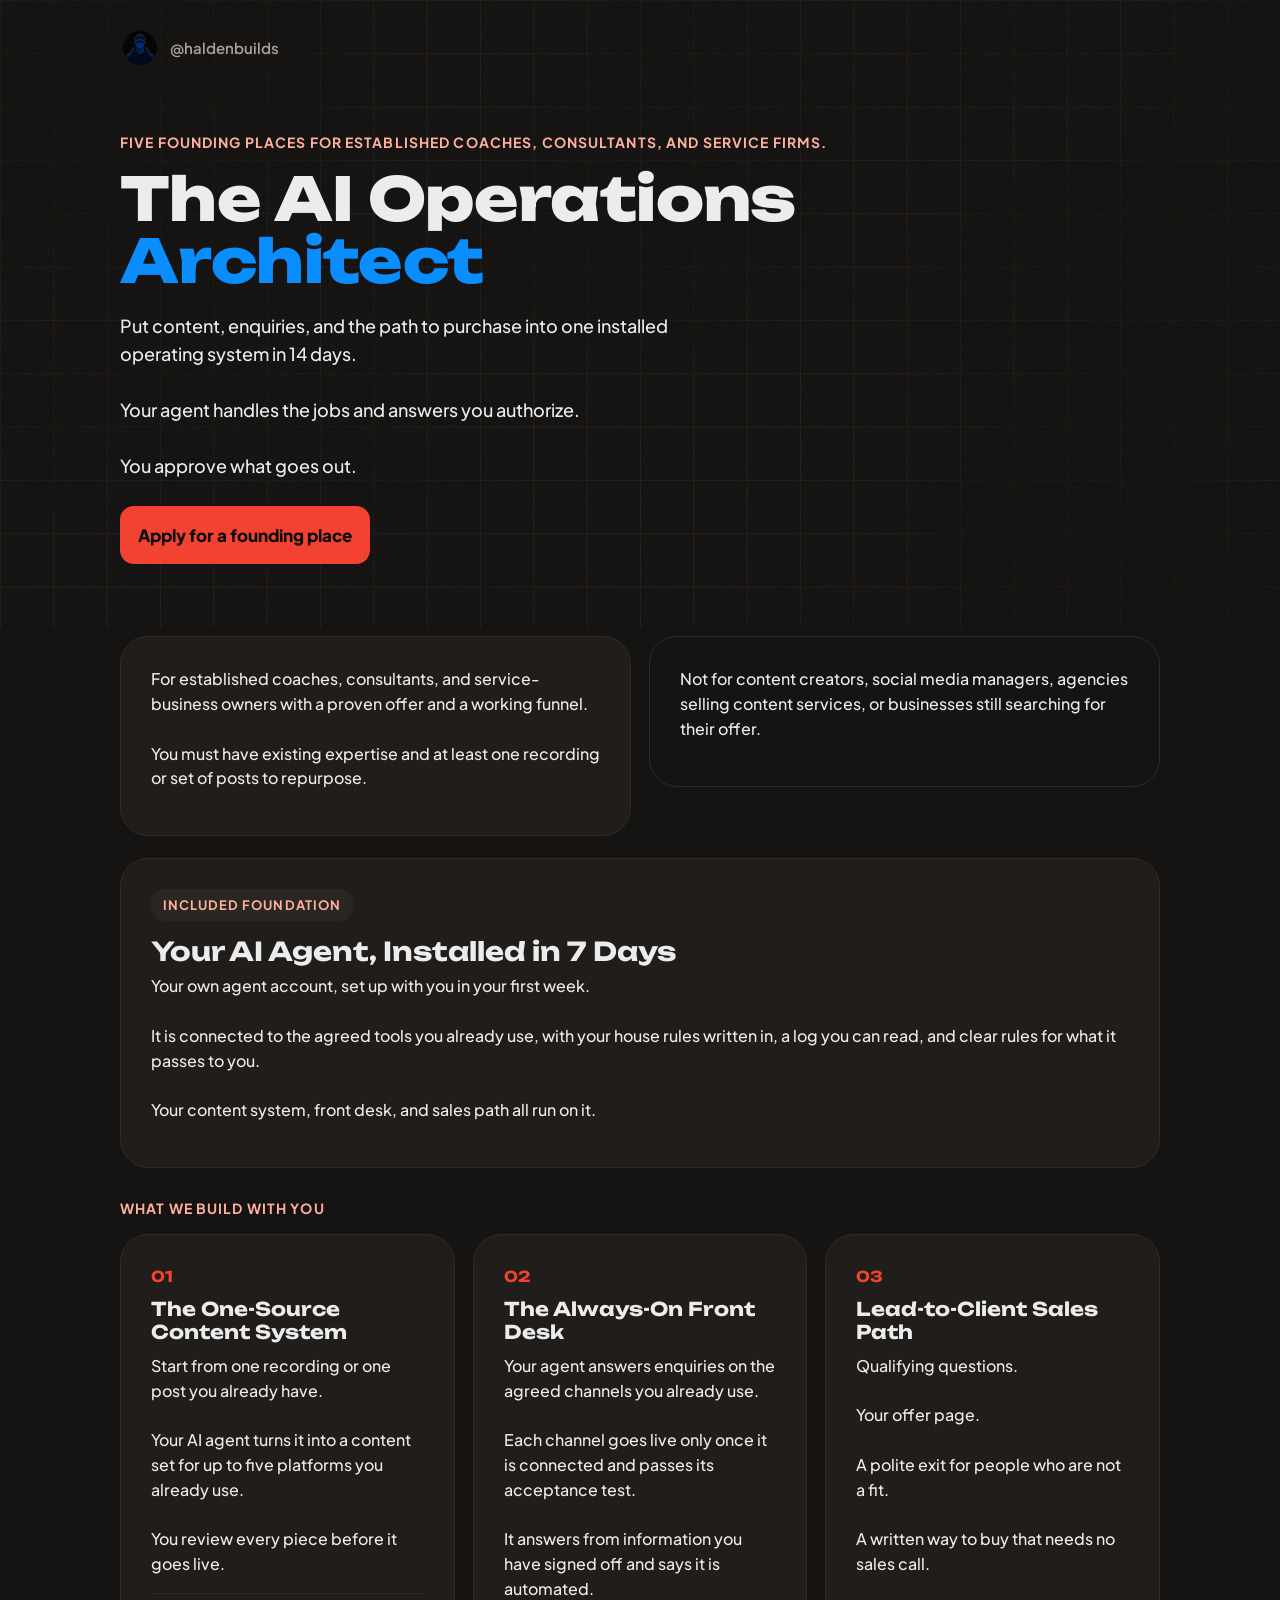
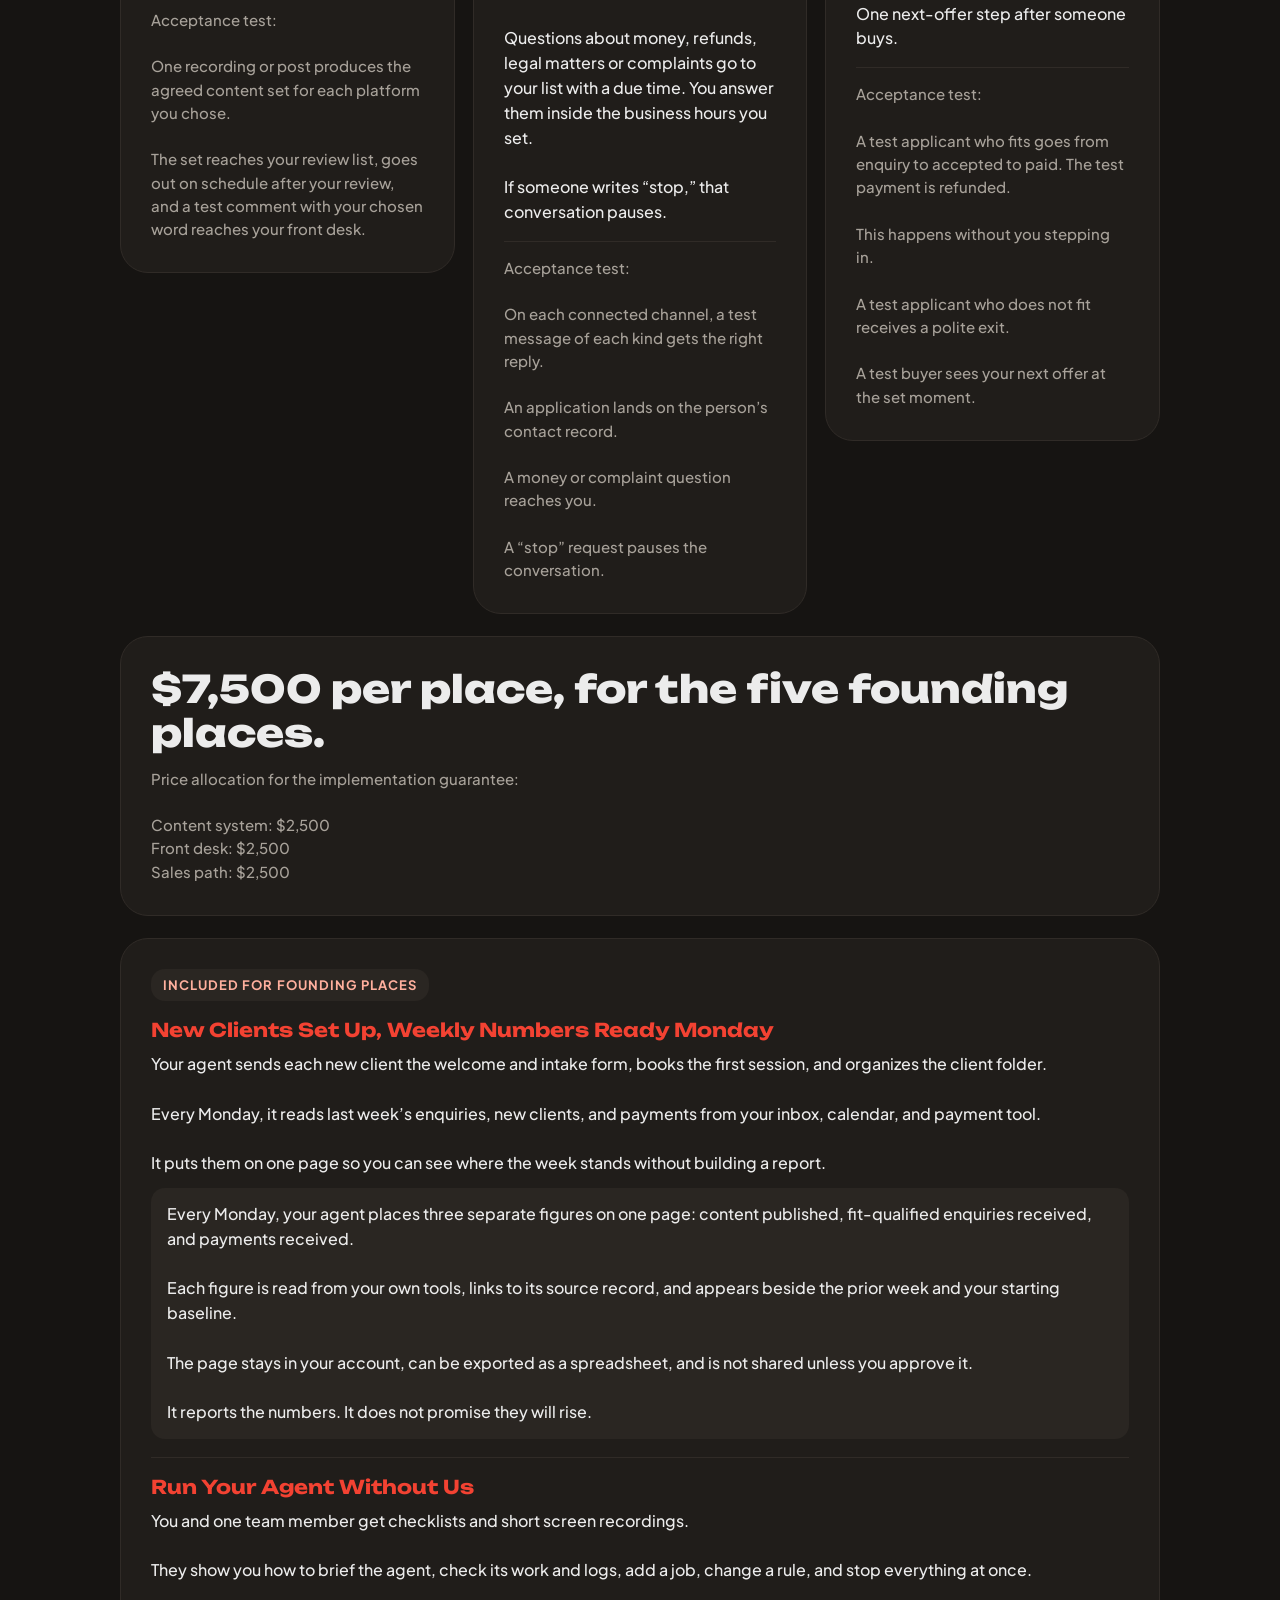
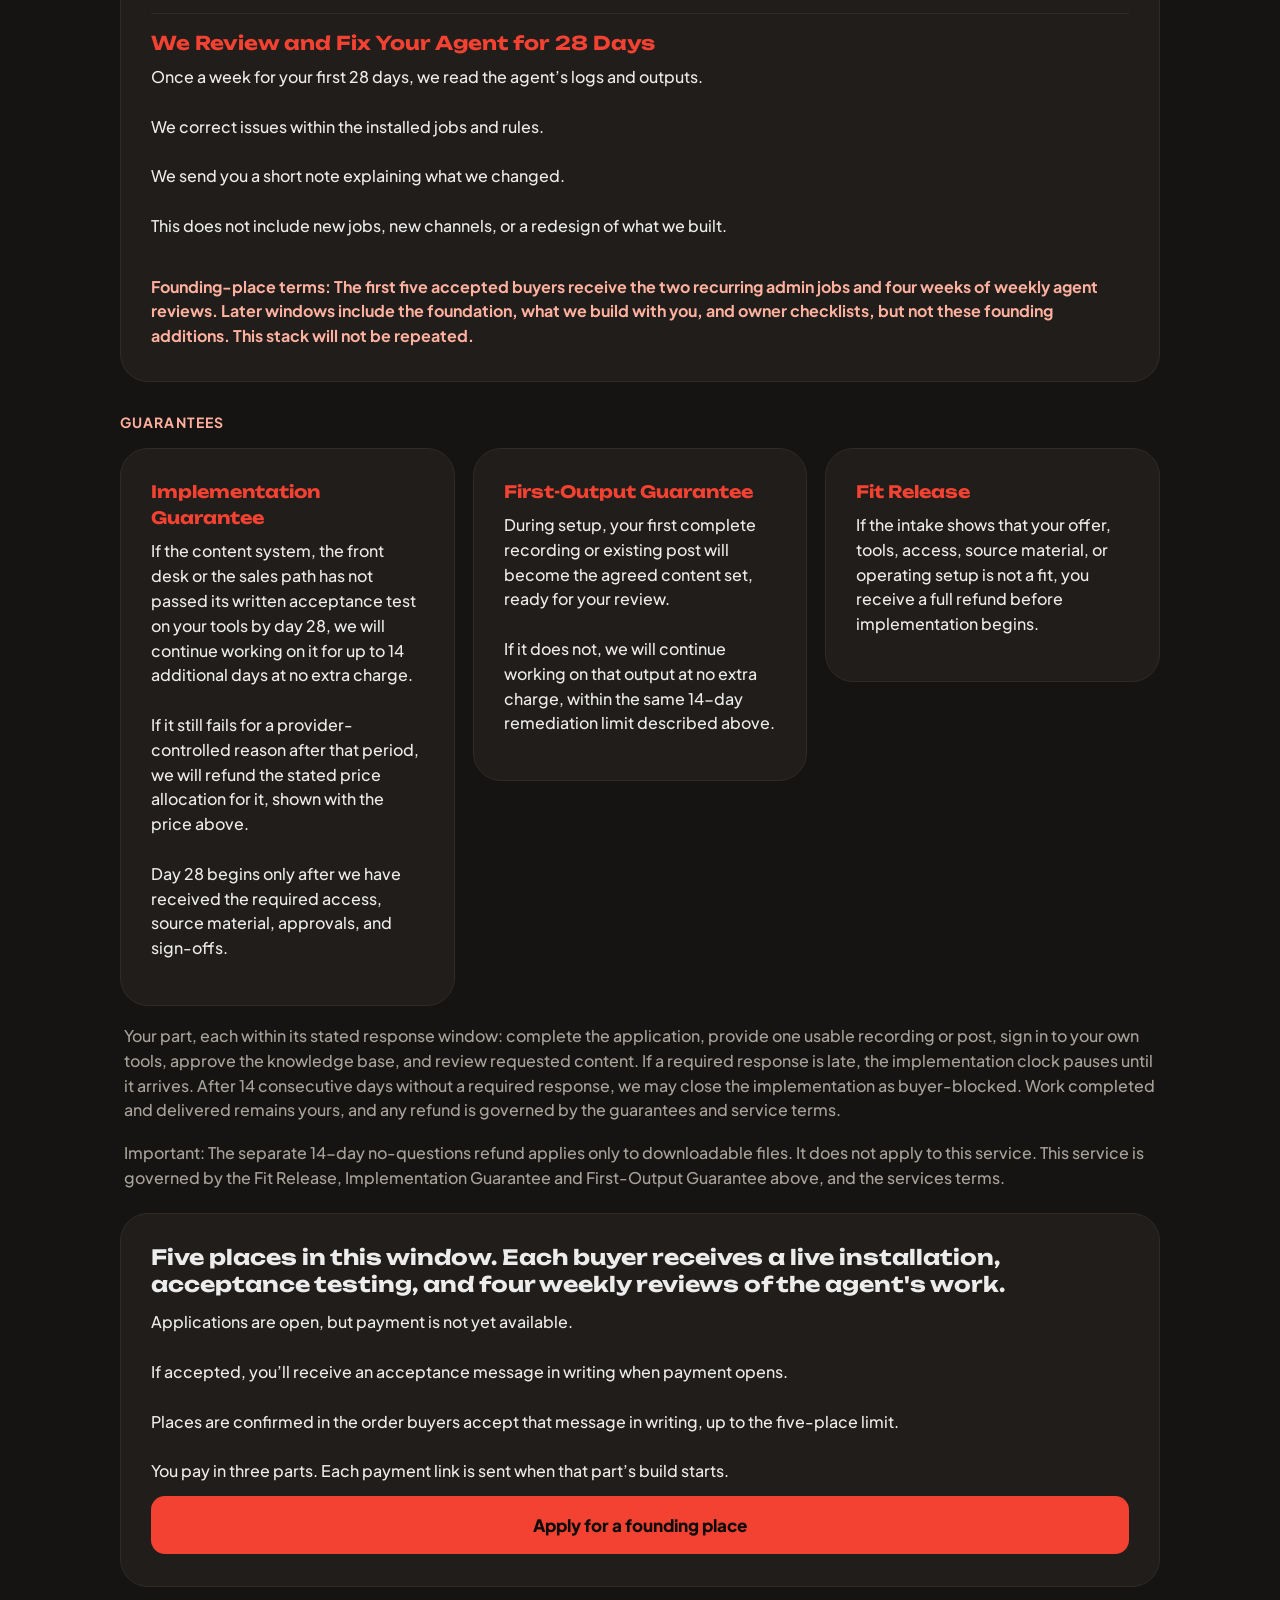
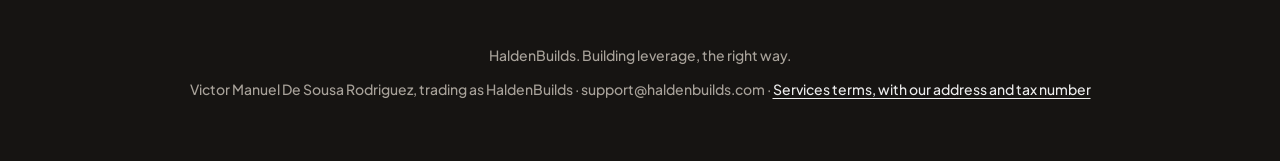
==== architect-y3nbwjnwsmfk/index.html @ 43f66259 "The AI Operations Architect: offer page only (private, noindex; payment held; no place page), JI-596" ====
<!doctype html>
<html lang="en">
<head>
<meta charset="utf-8">
<meta name="viewport" content="width=device-width, initial-scale=1">
<meta name="robots" content="noindex, nofollow">
<meta name="hb-build" content="release">
<title data-sid="A-01">The AI Operations Architect</title>
<meta name="description" content="Put content, enquiries, and the path to purchase into one installed operating system in 14 days. Your agent handles the jobs and answers you authorize. You approve what goes out." data-sid="A-02">
<meta property="og:title" content="The AI Operations Architect" data-sid="A-01">
<meta property="og:description" content="Put content, enquiries, and the path to purchase into one installed operating system in 14 days. Your agent handles the jobs and answers you authorize. You approve what goes out." data-sid="A-02">
<meta name="theme-color" content="#161412">
<link rel="stylesheet" href="assets/site.css">

<script src="assets/apply.js" defer></script>
</head>
<body>
<header class="hero"><div class="wrap">
  <div class="who"><img src="assets/haldenbuilds.png" alt="" width="40" height="40"><span data-sid="X-WHO">@haldenbuilds</span></div>
  <p class="eyebrow" data-sid="A-41">Five founding places for established coaches, consultants, and service firms.</p>
  <h1 data-sid="A-01">The AI Operations <span class="a3">Architect</span></h1>
  <p class="lead" data-sid="A-02">Put content, enquiries, and the path to purchase into one installed operating system in 14 days.<br>
<br>
Your agent handles the jobs and answers you authorize.<br>
<br>
You approve what goes out.</p>
  <a class="btn" id="apply-hero" href="https://tally.so/r/5XKLxP" rel="noopener noreferrer" data-closes="" data-sid="A-39">Apply for a founding place</a>
</div></header>
<main><div class="wrap">

  <section class="grid2" id="fit">
    <div class="plate"><p data-sid="A-03">For established coaches, consultants, and service-business owners with a proven offer and a working funnel.<br>
<br>
You must have existing expertise and at least one recording or set of posts to repurpose.</p></div>
    <div class="plate plate-quiet"><p data-sid="A-04">Not for content creators, social media managers, agencies selling content services, or businesses still searching for their offer.</p></div>
  </section>

  <section class="plate" id="foundation">
    <span class="chip" data-sid="A-05">Included foundation</span>
    <h2 data-sid="A-06">Your AI Agent, Installed in 7 Days</h2>
    <p data-sid="A-07">Your own agent account, set up with you in your first week.<br>
<br>
It is connected to the agreed tools you already use, with your house rules written in, a log you can read, and clear rules for what it passes to you.<br>
<br>
Your content system, front desk, and sales path all run on it.</p>
  </section>

  <section id="builds">
    <p class="label" data-sid="A-08">What we build with you</p>
    <div class="grid3 builds">
      <article class="plate">
        <h3 data-sid="A-09">The One-Source Content System</h3>
        <p data-sid="A-10">Start from one recording or one post you already have.<br>
<br>
Your AI agent turns it into a content set for up to five platforms you already use.<br>
<br>
You review every piece before it goes live.</p>
        <p class="test" data-sid="A-11">Acceptance test:<br>
<br>
One recording or post produces the agreed content set for each platform you chose.<br>
<br>
The set reaches your review list, goes out on schedule after your review, and a test comment with your chosen word reaches your front desk.</p>
      </article>
      <article class="plate">
        <h3 data-sid="A-12">The Always-On Front Desk</h3>
        <p data-sid="A-13">Your agent answers enquiries on the agreed channels you already use.<br>
<br>
Each channel goes live only once it is connected and passes its acceptance test.<br>
<br>
It answers from information you have signed off and says it is automated.<br>
<br>
Questions about money, refunds, legal matters or complaints go to your list with a due time. You answer them inside the business hours you set.<br>
<br>
If someone writes “stop,” that conversation pauses.</p>
        <p class="test" data-sid="A-14">Acceptance test:<br>
<br>
On each connected channel, a test message of each kind gets the right reply.<br>
<br>
An application lands on the person’s contact record.<br>
<br>
A money or complaint question reaches you.<br>
<br>
A “stop” request pauses the conversation.</p>
      </article>
      <article class="plate">
        <h3 data-sid="A-15">Lead-to-Client Sales Path</h3>
        <p data-sid="A-16">Qualifying questions.<br>
<br>
Your offer page.<br>
<br>
A polite exit for people who are not a fit.<br>
<br>
A written way to buy that needs no sales call.<br>
<br>
One next-offer step after someone buys.</p>
        <p class="test" data-sid="A-17">Acceptance test:<br>
<br>
A test applicant who fits goes from enquiry to accepted to paid. The test payment is refunded.<br>
<br>
This happens without you stepping in.<br>
<br>
A test applicant who does not fit receives a polite exit.<br>
<br>
A test buyer sees your next offer at the set moment.</p>
      </article>
    </div>
  </section>

  <section class="plate price" id="price">
    <p class="price-line" data-sid="A-18"><span class="fill" data-fill="currency">$</span>7,500 per place, for the five founding places.</p>
    <p class="note" data-sid="A-40">Price allocation for the implementation guarantee:<br>
<br>
Content system: <span class="fill" data-fill="part">$2,500</span><br>
Front desk: <span class="fill" data-fill="part">$2,500</span><br>
Sales path: <span class="fill" data-fill="part">$2,500</span></p>
  </section>

  <section class="plate" id="founding">
    <span class="chip" data-sid="A-19">Included for founding places</span>
    <div class="bonus">
      <h3 data-sid="A-20">New Clients Set Up, Weekly Numbers Ready Monday</h3>
      <p data-sid="A-21">Your agent sends each new client the welcome and intake form, books the first session, and organizes the client folder.<br>
<br>
Every Monday, it reads last week’s enquiries, new clients, and payments from your inbox, calendar, and payment tool.<br>
<br>
It puts them on one page so you can see where the week stands without building a report.</p>
      <p class="monday" data-sid="A-38">Every Monday, your agent places three separate figures on one page: content published, fit-qualified enquiries received, and payments received.<br>
<br>
Each figure is read from your own tools, links to its source record, and appears beside the prior week and your starting baseline.<br>
<br>
The page stays in your account, can be exported as a spreadsheet, and is not shared unless you approve it.<br>
<br>
It reports the numbers. It does not promise they will rise.</p>
    </div>
    <div class="bonus">
      <h3 data-sid="A-22">Run Your Agent Without Us</h3>
      <p data-sid="A-23">You and one team member get checklists and short screen recordings.<br>
<br>
They show you how to brief the agent, check its work and logs, add a job, change a rule, and stop everything at once.</p>
    </div>
    <div class="bonus">
      <h3 data-sid="A-24">We Review and Fix Your Agent for 28 Days</h3>
      <p data-sid="A-25">Once a week for your first 28 days, we read the agent’s logs and outputs.<br>
<br>
We correct issues within the installed jobs and rules.<br>
<br>
We send you a short note explaining what we changed.<br>
<br>
This does not include new jobs, new channels, or a redesign of what we built.</p>
    </div>
    <p class="rule" data-sid="A-37">Founding-place terms: The first five accepted buyers receive the two recurring admin jobs and four weeks of weekly agent reviews. Later windows include the foundation, what we build with you, and owner checklists, but not these founding additions. This stack will not be repeated.</p>
  </section>

  <section id="guarantees">
    <p class="label" data-sid="A-26">Guarantees</p>
    <div class="grid3">
      <div class="plate"><span class="g-l" data-sid="A-27">Implementation Guarantee</span><p data-sid="A-28">If the content system, the front desk or the sales path has not passed its written acceptance test on your tools by day 28, we will continue working on it for up to 14 additional days at no extra charge.<br>
<br>
If it still fails for a provider-controlled reason after that period, we will refund the stated price allocation for it, shown with the price above.<br>
<br>
Day 28 begins only after we have received the required access, source material, approvals, and sign-offs.</p></div>
      <div class="plate"><span class="g-l" data-sid="A-29">First-Output Guarantee</span><p data-sid="A-30">During setup, your first complete recording or existing post will become the agreed content set, ready for your review.<br>
<br>
If it does not, we will continue working on that output at no extra charge, within the same 14-day remediation limit described above.</p></div>
      <div class="plate"><span class="g-l" data-sid="A-31">Fit Release</span><p data-sid="A-32">If the intake shows that your offer, tools, access, source material, or operating setup is not a fit, you receive a full refund before implementation begins.</p></div>
    </div>
    <p class="cond" data-sid="A-33">Your part, each within its stated response window: complete the application, provide one usable recording or post, sign in to your own tools, approve the knowledge base, and review requested content. If a required response is late, the implementation clock pauses until it arrives. After 14 consecutive days without a required response, we may close the implementation as buyer-blocked. Work completed and delivered remains yours, and any refund is governed by the guarantees and service terms.</p>
    <p class="cond" data-sid="A-34">Important: The separate 14-day no-questions refund applies only to downloadable files. It does not apply to this service. This service is governed by the Fit Release, Implementation Guarantee and First-Output Guarantee above, and the services terms.</p>
  </section>

  <section class="plate places" id="places">
    <p class="big" data-sid="A-35">Five places in this window. Each buyer receives a live installation, acceptance testing, and four weekly reviews of the agent&#x27;s work.</p>
    <p data-sid="C-05">Applications are open, but payment is not yet available.<br>
<br>
If accepted, you’ll receive an acceptance message in writing when payment opens.<br>
<br>
Places are confirmed in the order buyers accept that message in writing, up to the five-place limit.<br>
<br>
You pay in three parts. Each payment link is sent when that part’s build starts.</p>
    <a class="btn" id="apply-places" href="https://tally.so/r/5XKLxP" rel="noopener noreferrer" data-closes="" data-sid="A-39">Apply for a founding place</a>



  </section>

</div></main>
<footer><p data-sid="X-FOOT">HaldenBuilds. Building leverage, the right way.</p><p data-sid="X-SELLER">Victor Manuel De Sousa Rodriguez, trading as HaldenBuilds · support@haldenbuilds.com · <a href="https://haldenbuilds.github.io/architect-y3nbwjnwsmfk/terms/">Services terms, with our address and tax number</a></p></footer>
</body>
</html>
---- architect-y3nbwjnwsmfk/assets/site.css ----
/* The HaldenBuilds Architect pages. Same system as the FOUNDATIONS combo page (haldenbuilds.github.io/foundations/):
   the dark ramp from the brand token file, Unbounded for display, Plus Jakarta Sans for text, the lattice ground, raised
   plates, one blue word. No glow, no shadow, no gradient, no colour outside the tokens (check_site.py, gate "tokens"). */
@font-face { font-family: "Unbounded"; src: url("fonts/Unbounded-wght.ttf") format("truetype"); font-weight: 200 900; font-display: swap; }
@font-face { font-family: "Plus Jakarta Sans"; src: url("fonts/PlusJakartaSans-wght.ttf") format("truetype"); font-weight: 200 800; font-display: swap; }
:root {
  --bg: #161412;
  --surface: #201D1A;
  --surface-raised: #2A2622;
  --line: #302B27;
  --ink: #ECECEC;
  --ink-muted: #A8A29A;
  --accent: #F34232;
  --accent-2: #FFB09E;
  --on-accent: #0D0D0D;
  --accent-3: #0A8DFF;
  --display: "Unbounded";
  --text: "Plus Jakarta Sans";
}
* { box-sizing: border-box; }
html { background: var(--bg); }
body { margin: 0; background: var(--bg); color: var(--ink); font-family: var(--text); font-weight: 500; font-size: 16px; line-height: 1.55; -webkit-text-size-adjust: 100%; }
[hidden] { display: none !important; }
.hero { background-color: var(--bg); background-image: url("lattice.svg"); background-size: cover; background-position: center top; padding: 20px 20px 40px; }
.wrap { max-width: 1040px; margin: 0 auto; }
.narrow { max-width: 720px; }
.who { display: flex; align-items: center; gap: 10px; color: var(--ink-muted); font-weight: 600; font-size: 15px; text-decoration: none; }
.who img { width: 40px; height: 40px; border-radius: 50%; display: block; }
.eyebrow { margin: 44px 0 14px; color: var(--accent-2); font-weight: 700; font-size: 14px; letter-spacing: .08em; text-transform: uppercase; }
h1 { font-family: var(--display); font-weight: 800; font-size: clamp(30px, 7.6vw, 60px); line-height: 1.04; letter-spacing: -0.01em; margin: 0; max-width: 19ch; }
.a3 { color: var(--accent-3); }
.lead { margin: 20px 0 0; max-width: 46ch; font-size: 18px; color: var(--ink); }
.who + h1 { margin-top: 44px; }
.filter { margin: 14px 0 0; max-width: 52ch; color: var(--ink-muted); font-size: 15px; }
.hero .btn { display: inline-block; margin-top: 26px; min-width: 200px; }
main { padding: 8px 20px 0; }
section { margin: 0 0 22px; }
.grid2, .grid3 { display: grid; gap: 18px; }
.plate { background: var(--surface); border: 1px solid var(--line); border-radius: 28px; padding: 24px 22px 26px; }
.plate-quiet { background: var(--bg); }
.chip { display: inline-block; background: var(--surface-raised); color: var(--accent-2); border-radius: 14px; padding: 6px 12px; font-weight: 700; font-size: 13px; letter-spacing: .08em; text-transform: uppercase; }
.label { margin: 30px 0 14px; color: var(--accent-2); font-weight: 700; font-size: 14px; letter-spacing: .08em; text-transform: uppercase; }
h2 { font-family: var(--display); font-weight: 700; font-size: 26px; line-height: 1.12; margin: 16px 0 8px; }
h2.small { font-size: 17px; margin: 0 0 8px; }
h3 { font-family: var(--display); font-weight: 700; font-size: 19px; line-height: 1.2; margin: 0 0 10px; color: var(--ink); }
p { margin: 0 0 12px; }
.muted { color: var(--ink-muted); }
.test { margin: 16px 0 0; padding-top: 14px; border-top: 1px solid var(--line); color: var(--ink-muted); font-size: 15px; }
.builds { counter-reset: inst; }
.builds .plate::before { counter-increment: inst; content: "0" counter(inst); display: block; font-family: var(--display); font-weight: 700; font-size: 15px; color: var(--accent); margin-bottom: 10px; }
.price-line { font-family: var(--display); font-weight: 800; font-size: clamp(24px, 5.6vw, 38px); line-height: 1.15; margin: 0; }
.bonus { padding: 18px 0; border-bottom: 1px solid var(--line); }
.bonus:last-of-type { border-bottom: 0; }
.bonus h3 { color: var(--accent); }
.monday { background: var(--surface-raised); border-radius: 14px; padding: 14px 16px; margin: 4px 0 0; }
.rule { font-weight: 700; color: var(--accent-2); margin: 6px 0 0; }
.g-l { display: block; font-family: var(--display); font-weight: 700; font-size: 17px; color: var(--accent); margin-bottom: 8px; }
.cond { margin: 18px 4px 0; color: var(--ink-muted); }
.places .big { font-family: var(--display); font-weight: 700; font-size: 21px; line-height: 1.3; }
.btn { display: block; text-align: center; background: var(--accent); color: var(--on-accent); font: inherit; font-weight: 800; font-size: 17px; text-decoration: none; border: 0; border-radius: 14px; padding: 16px 18px; min-height: 52px; width: 100%; cursor: pointer; }
.btn:disabled, .btn-off { background: var(--surface-raised); color: var(--ink-muted); border: 1px dashed var(--line); cursor: not-allowed; }
.note { color: var(--ink-muted); font-size: 15px; margin: 12px 0 0; }
.staged { border: 1px dashed var(--accent-2); border-radius: 14px; padding: 12px 14px; color: var(--accent-2); font-weight: 700; font-size: 15px; }
footer { padding: 36px 20px 48px; color: var(--ink-muted); font-size: 14px; text-align: center; }
/* the application */
form { margin: 0; }
fieldset { border: 0; padding: 0; margin: 0 0 26px; min-width: 0; }
legend { font-family: var(--display); font-weight: 700; font-size: 17px; line-height: 1.25; padding: 0; margin: 0 0 12px; }
.field { display: block; margin: 0 0 18px; }
.field > span { display: block; font-weight: 700; margin-bottom: 6px; }
.field.q > span { font-family: var(--display); font-size: 17px; line-height: 1.25; margin-bottom: 12px; }
.field.q { margin-bottom: 26px; }
input[type="text"], input[type="email"], input[type="url"], textarea { width: 100%; font: inherit; color: var(--ink); background: var(--bg); border: 1px solid var(--line); border-radius: 14px; padding: 12px 14px; }
textarea { min-height: 110px; resize: vertical; }
input:focus, textarea:focus { outline: 2px solid var(--accent-3); outline-offset: 1px; }
.opt { display: flex; align-items: flex-start; gap: 10px; background: var(--bg); border: 1px solid var(--line); border-radius: 14px; padding: 12px 14px; margin: 0 0 8px; cursor: pointer; }
.opt input { margin: 4px 0 0; accent-color: var(--accent); }
.opts2 { display: grid; gap: 0 8px; }
.err { color: var(--accent-2); font-weight: 700; }
/* the accept-then-pay step */
.lead-in { margin: 0 0 20px; font-size: 17px; }
.terms { margin-top: 14px; }
.deps { list-style: none; margin: 0; padding: 0; }
.deps li { display: grid; grid-template-columns: 1fr; gap: 4px; padding: 12px 0; border-bottom: 1px solid var(--line); }
.deps li:last-child { border-bottom: 0; }
.deps .win { color: var(--accent-2); font-weight: 700; }
/* the services terms: C-04 and the footer link them; the terms page itself (hb-terms-publish-page-1) */
.note a, footer a { color: var(--ink); text-decoration: underline; text-underline-offset: 3px; }
.note a:hover, footer a:hover, .note a:focus-visible, footer a:focus-visible { color: var(--accent-3); }
.doc-title { font-size: clamp(26px, 5.6vw, 40px); max-width: 24ch; }
.doc h2 { font-size: 19px; line-height: 1.25; margin: 28px 0 10px; }
.doc p { overflow-wrap: anywhere; }
@media (min-width: 880px) {
  .hero { padding: 28px 40px 64px; }
  main { padding: 8px 40px 0; }
  .grid2 { grid-template-columns: 1fr 1fr; align-items: start; }
  .grid3 { grid-template-columns: 1fr 1fr 1fr; align-items: start; }
  .opts2 { grid-template-columns: 1fr 1fr; }
  .eyebrow, .who + h1 { margin-top: 64px; }
  .plate { padding: 30px 30px 32px; }
  .hero .btn { width: auto; }
  .deps li { grid-template-columns: 1fr auto; gap: 6px 16px; }
  .deps .win { text-align: right; max-width: 15ch; }
}
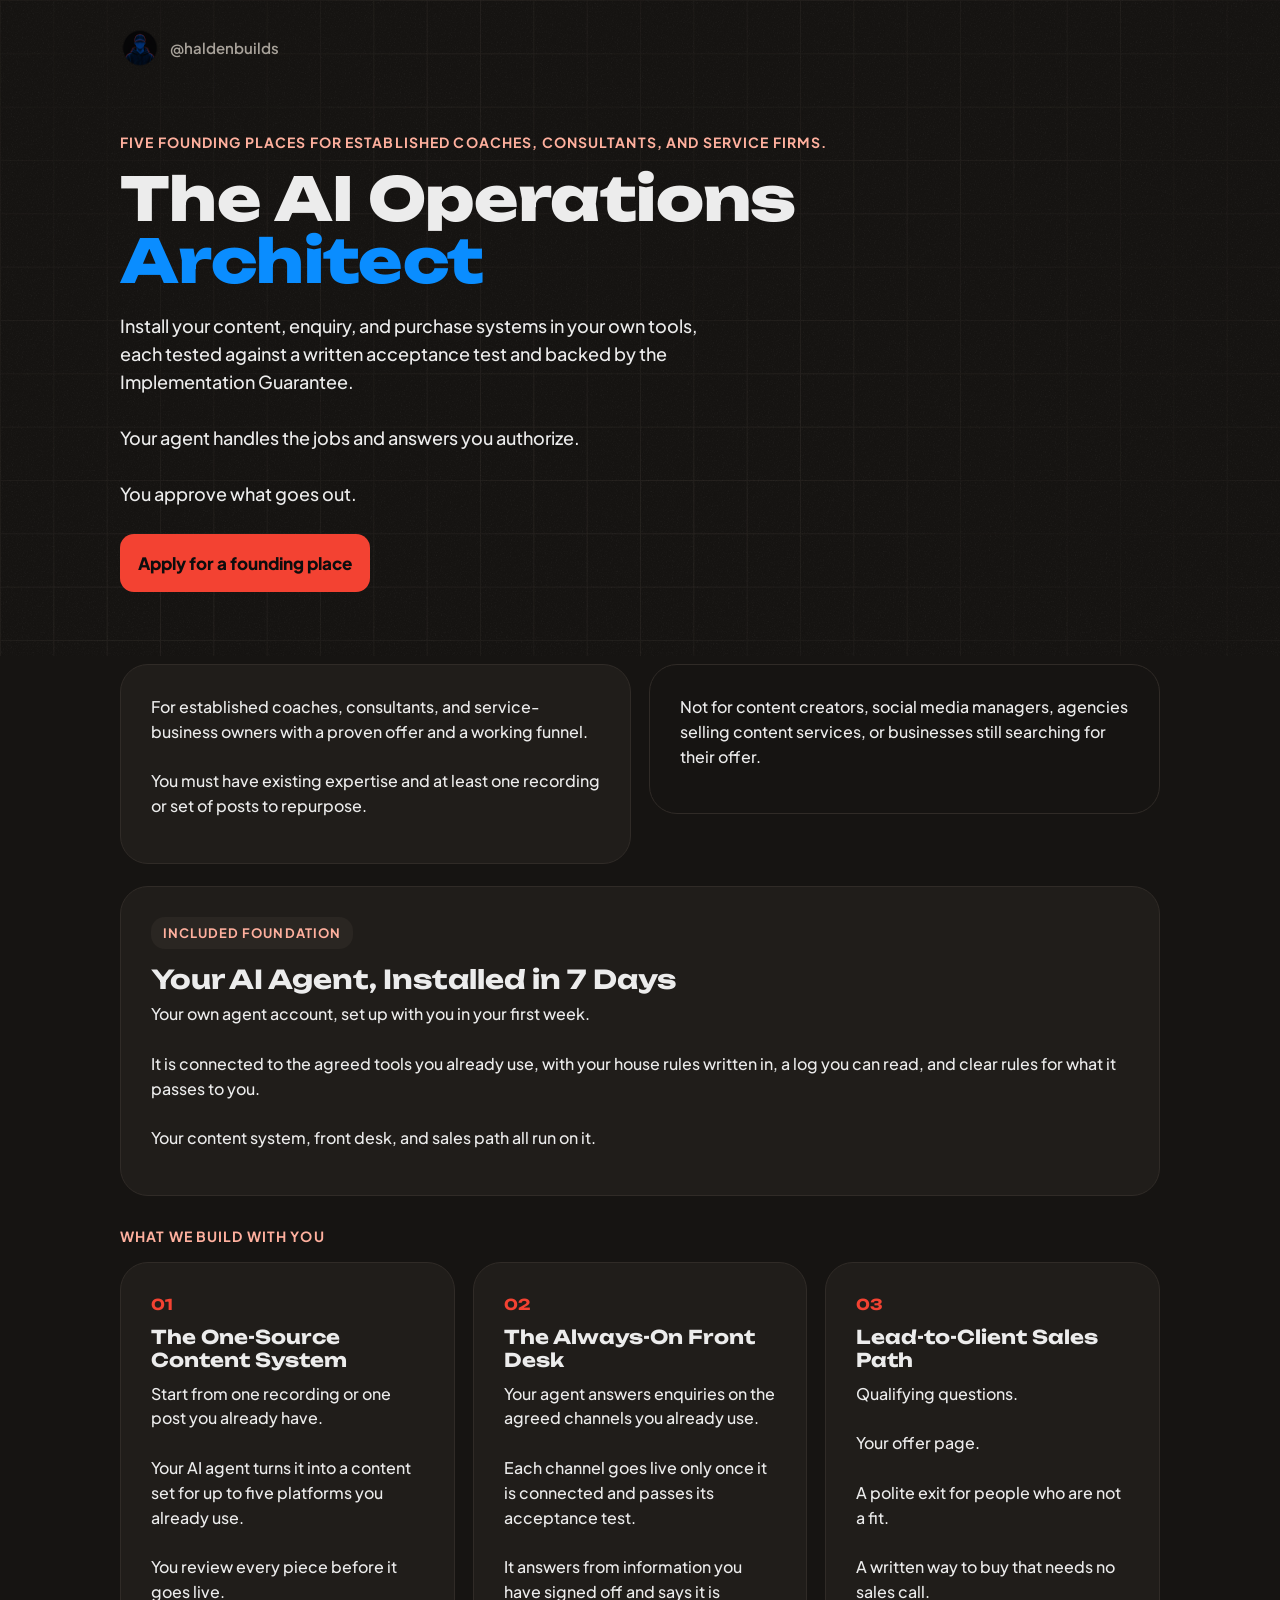
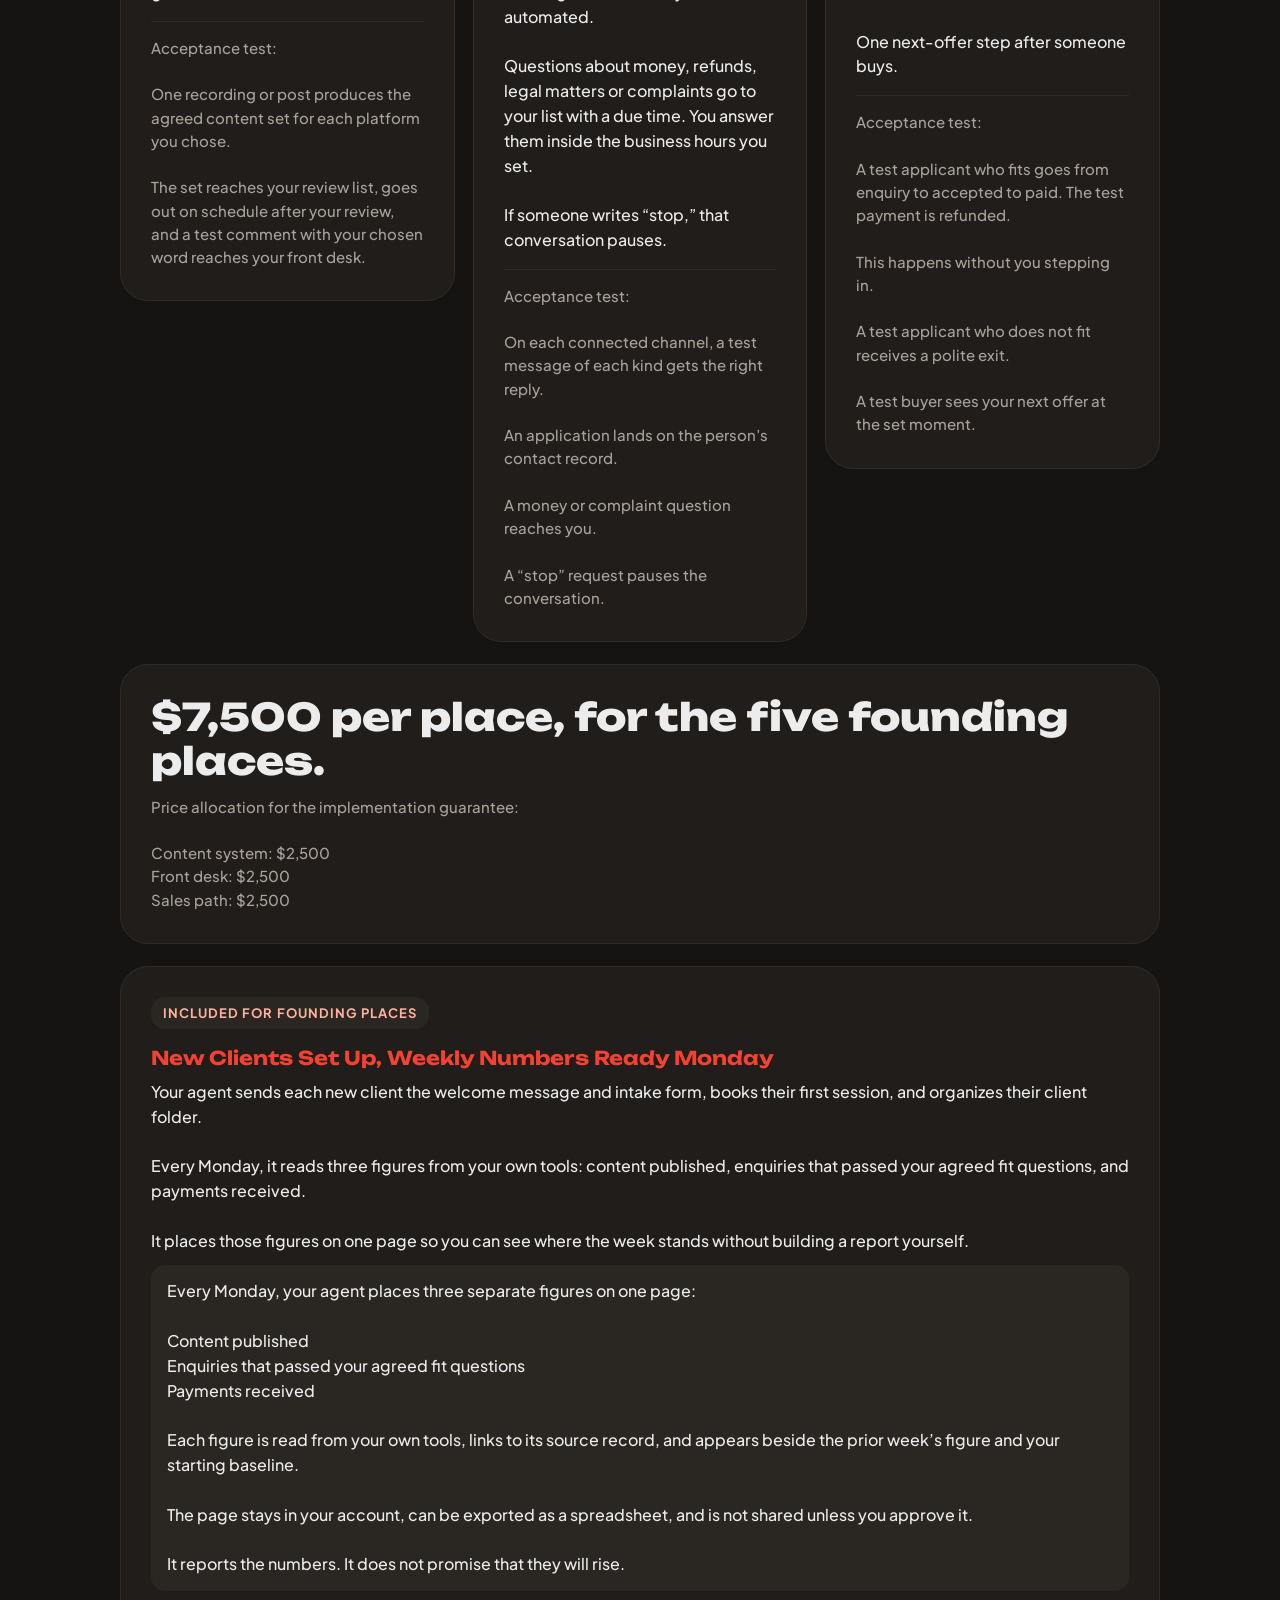
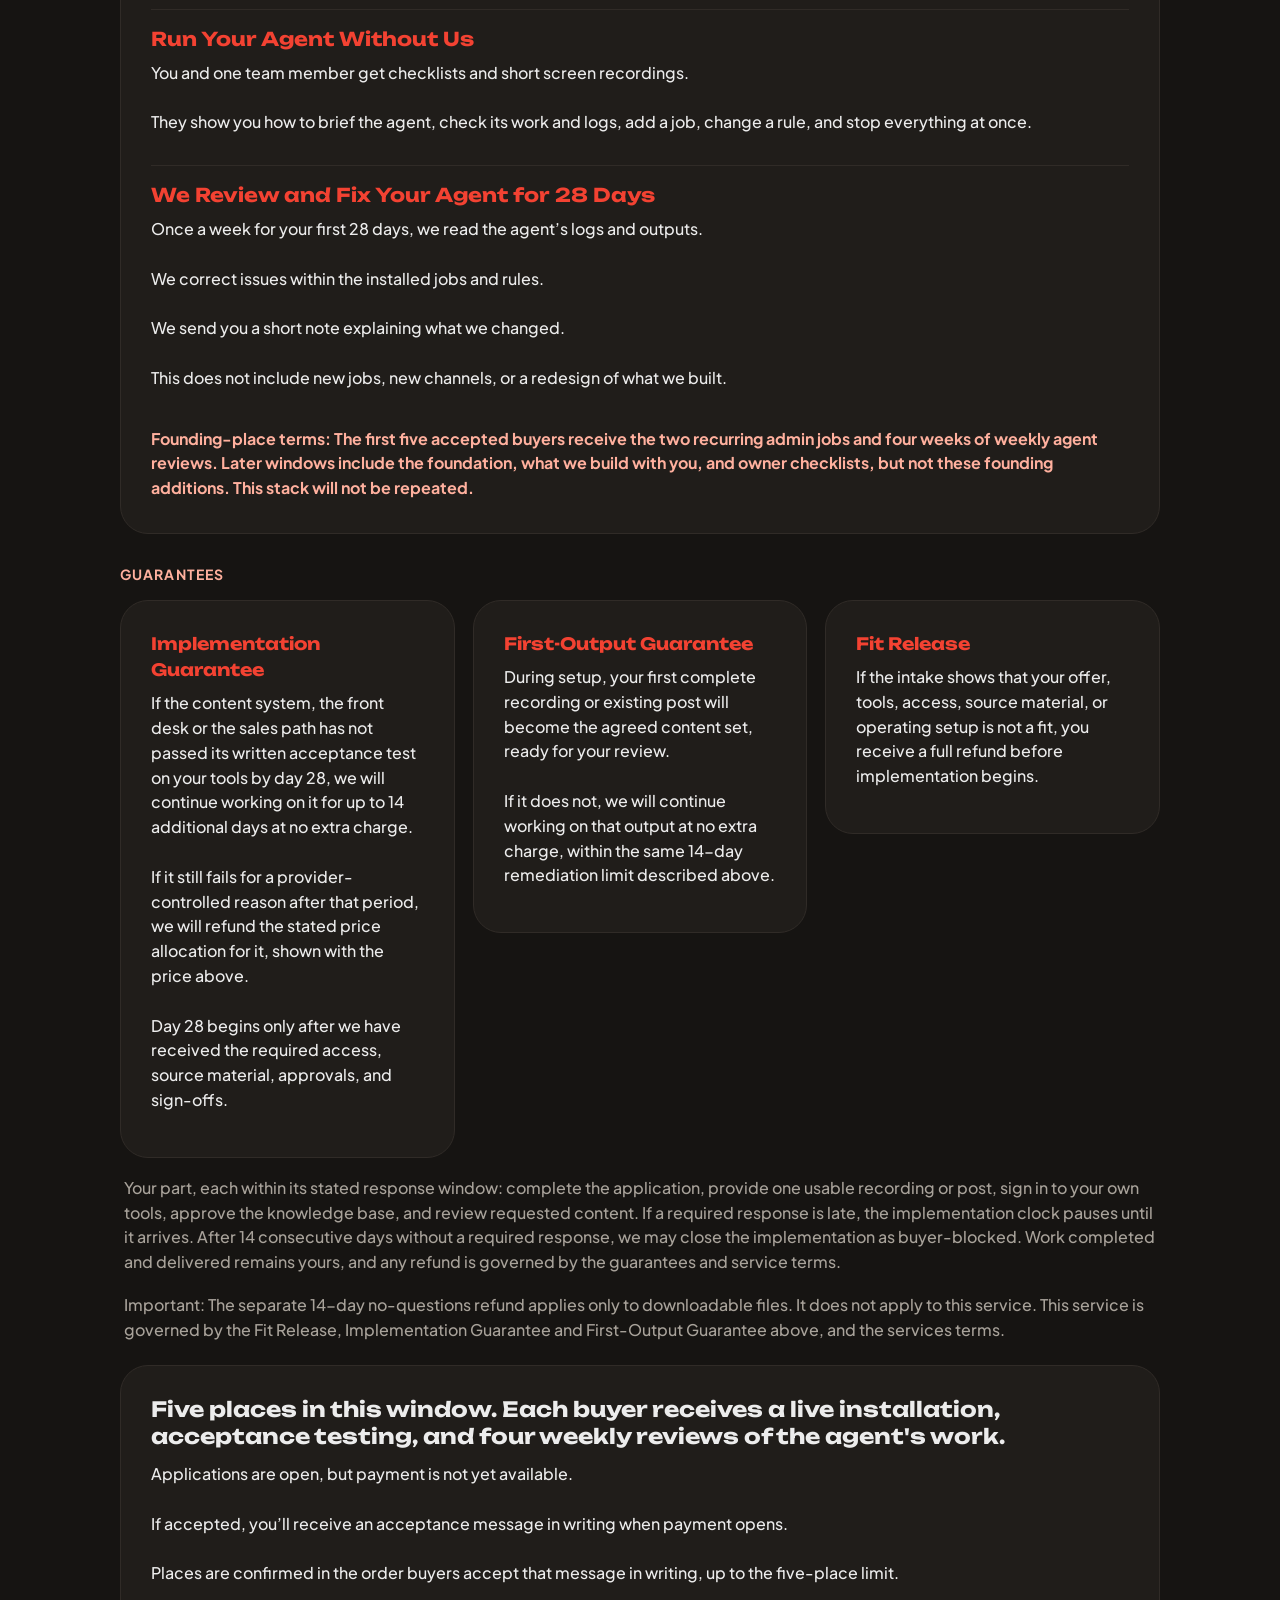
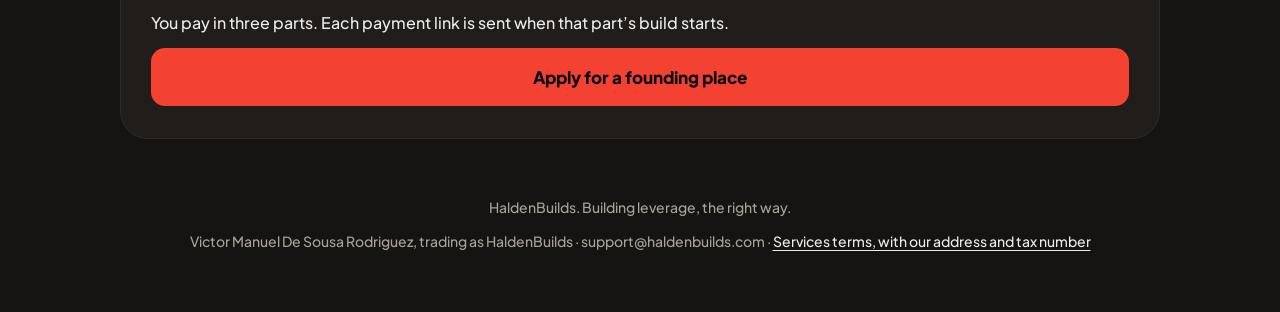
==== commit c09f24ed: "The AI Operations Architect: offer page only (private, noindex; payment held; no place page), JI-623" ====
--- a/architect-y3nbwjnwsmfk/index.html
+++ b/architect-y3nbwjnwsmfk/index.html
@@ -6,9 +6,9 @@
 <meta name="robots" content="noindex, nofollow">
 <meta name="hb-build" content="release">
 <title data-sid="A-01">The AI Operations Architect</title>
-<meta name="description" content="Put content, enquiries, and the path to purchase into one installed operating system in 14 days. Your agent handles the jobs and answers you authorize. You approve what goes out." data-sid="A-02">
+<meta name="description" content="Install your content, enquiry, and purchase systems in your own tools, each tested against a written acceptance test and backed by the Implementation Guarantee. Your agent handles the jobs and answers you authorize. You approve what goes out." data-sid="A-02">
 <meta property="og:title" content="The AI Operations Architect" data-sid="A-01">
-<meta property="og:description" content="Put content, enquiries, and the path to purchase into one installed operating system in 14 days. Your agent handles the jobs and answers you authorize. You approve what goes out." data-sid="A-02">
+<meta property="og:description" content="Install your content, enquiry, and purchase systems in your own tools, each tested against a written acceptance test and backed by the Implementation Guarantee. Your agent handles the jobs and answers you authorize. You approve what goes out." data-sid="A-02">
 <meta name="theme-color" content="#161412">
 <link rel="stylesheet" href="assets/site.css">
 
@@ -19,7 +19,7 @@
   <div class="who"><img src="assets/haldenbuilds.png" alt="" width="40" height="40"><span data-sid="X-WHO">@haldenbuilds</span></div>
   <p class="eyebrow" data-sid="A-41">Five founding places for established coaches, consultants, and service firms.</p>
   <h1 data-sid="A-01">The AI Operations <span class="a3">Architect</span></h1>
-  <p class="lead" data-sid="A-02">Put content, enquiries, and the path to purchase into one installed operating system in 14 days.<br>
+  <p class="lead" data-sid="A-02">Install your content, enquiry, and purchase systems in your own tools, each tested against a written acceptance test and backed by the Implementation Guarantee.<br>
 <br>
 Your agent handles the jobs and answers you authorize.<br>
 <br>
@@ -119,18 +119,22 @@
     <span class="chip" data-sid="A-19">Included for founding places</span>
     <div class="bonus">
       <h3 data-sid="A-20">New Clients Set Up, Weekly Numbers Ready Monday</h3>
-      <p data-sid="A-21">Your agent sends each new client the welcome and intake form, books the first session, and organizes the client folder.<br>
+      <p data-sid="A-21">Your agent sends each new client the welcome message and intake form, books their first session, and organizes their client folder.<br>
 <br>
-Every Monday, it reads last week’s enquiries, new clients, and payments from your inbox, calendar, and payment tool.<br>
+Every Monday, it reads three figures from your own tools: content published, enquiries that passed your agreed fit questions, and payments received.<br>
 <br>
-It puts them on one page so you can see where the week stands without building a report.</p>
-      <p class="monday" data-sid="A-38">Every Monday, your agent places three separate figures on one page: content published, fit-qualified enquiries received, and payments received.<br>
+It places those figures on one page so you can see where the week stands without building a report yourself.</p>
+      <p class="monday" data-sid="A-38">Every Monday, your agent places three separate figures on one page:<br>
 <br>
-Each figure is read from your own tools, links to its source record, and appears beside the prior week and your starting baseline.<br>
+Content published<br>
+Enquiries that passed your agreed fit questions<br>
+Payments received<br>
+<br>
+Each figure is read from your own tools, links to its source record, and appears beside the prior week’s figure and your starting baseline.<br>
 <br>
 The page stays in your account, can be exported as a spreadsheet, and is not shared unless you approve it.<br>
 <br>
-It reports the numbers. It does not promise they will rise.</p>
+It reports the numbers. It does not promise that they will rise.</p>
     </div>
     <div class="bonus">
       <h3 data-sid="A-22">Run Your Agent Without Us</h3>
